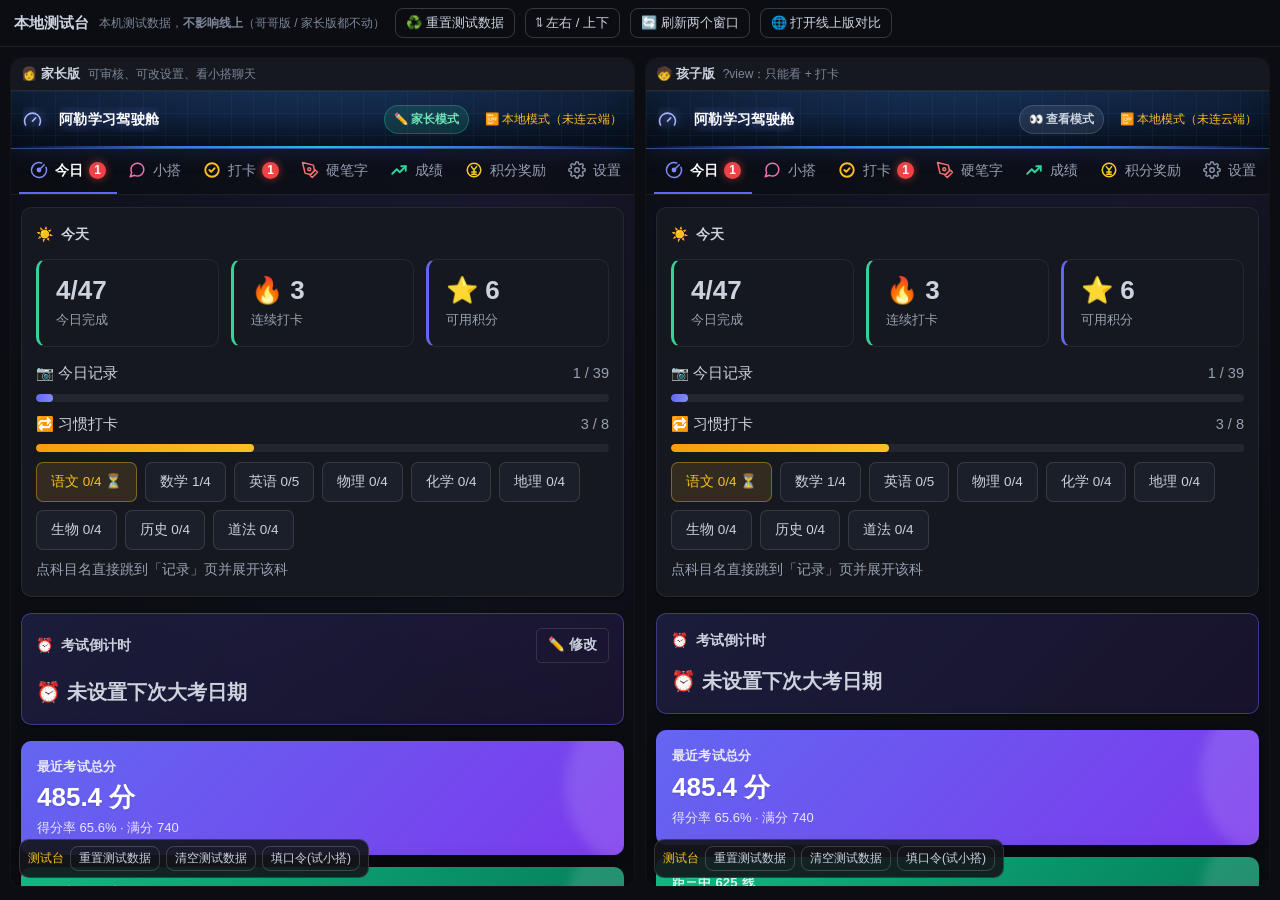
==== preview.html @ f77f70ab "测试台上线 preview.html" ====
<!doctype html>
<html lang="zh-CN">
<head>
<meta charset="utf-8">
<title>本地测试台 · 阿勒学习驾驶舱</title>
<meta name="viewport" content="width=device-width, initial-scale=1.0">
<style>
  html,body{margin:0;height:100%;background:#0b0d12;color:#ccd2de;font-family:-apple-system,BlinkMacSystemFont,"PingFang SC","Microsoft YaHei",sans-serif}
  header{display:flex;gap:10px;align-items:center;padding:8px 14px;border-bottom:1px solid rgba(255,255,255,.08);flex-wrap:wrap}
  h1{font-size:15px;margin:0;font-weight:600}
  .tag{font-size:12px;color:#7d8799;line-height:1.5}
  button{background:transparent;border:1px solid rgba(255,255,255,.18);color:#ccd2de;border-radius:8px;padding:5px 10px;font-size:13px;cursor:pointer;font-family:inherit}
  button:hover{border-color:rgba(129,140,248,.6);color:#fff}
  .wrap{display:flex;height:calc(100% - 50px);gap:10px;padding:10px;box-sizing:border-box}
  .pane{flex:1;min-width:0;display:flex;flex-direction:column;border:1px solid rgba(255,255,255,.08);border-radius:12px;overflow:hidden;background:#000}
  .pane h2{font-size:13px;margin:0;padding:7px 10px;background:#15181f;border-bottom:1px solid rgba(255,255,255,.08);font-weight:600;display:flex;gap:8px;align-items:center}
  .pane h2 span.tip{font-weight:400;color:#7d8799;font-size:12px}
  .pane iframe{flex:1;border:0;width:100%;background:#0b0d12}
</style>
</head>
<body>
<header>
  <h1>本地测试台</h1>
  <span class="tag">本机测试数据，<b>不影响线上</b>（哥哥版 / 家长版都不动）</span>
  <button onclick="reloadFrames(true)">♻️ 重置测试数据</button>
  <button onclick="toggleDir()">⇅ 左右 / 上下</button>
  <button onclick="reloadFrames(false)">🔄 刷新两个窗口</button>
  <button onclick="window.open('https://anmejojo.github.io/learning-cockpit/','_blank')">🌐 打开线上版对比</button>
</header>
<div class="wrap" id="wrap">
  <div class="pane">
    <h2>👩 家长版 <span class="tip">可审核、可改设置、看小搭聊天</span></h2>
    <iframe id="f1" src="index.html?demo"></iframe>
  </div>
  <div class="pane">
    <h2>🧒 孩子版 <span class="tip">?view：只能看 + 打卡</span></h2>
    <iframe id="f2" src="index.html?view&demo"></iframe>
  </div>
</div>
<script>
function src(setup, reset){
  return 'index.html?' + (setup ? 'view&' : '') + 'demo' + (reset ? '&reset=1' : '') + '&t=' + Date.now();
}
function reloadFrames(reset){
  document.getElementById('f1').src = src(false, reset);
  document.getElementById('f2').src = src(true, reset);
}
function toggleDir(){
  var w = document.getElementById('wrap');
  w.style.flexDirection = (w.style.flexDirection === 'column' ? 'row' : 'column');
}
</script>
</body>
</html>
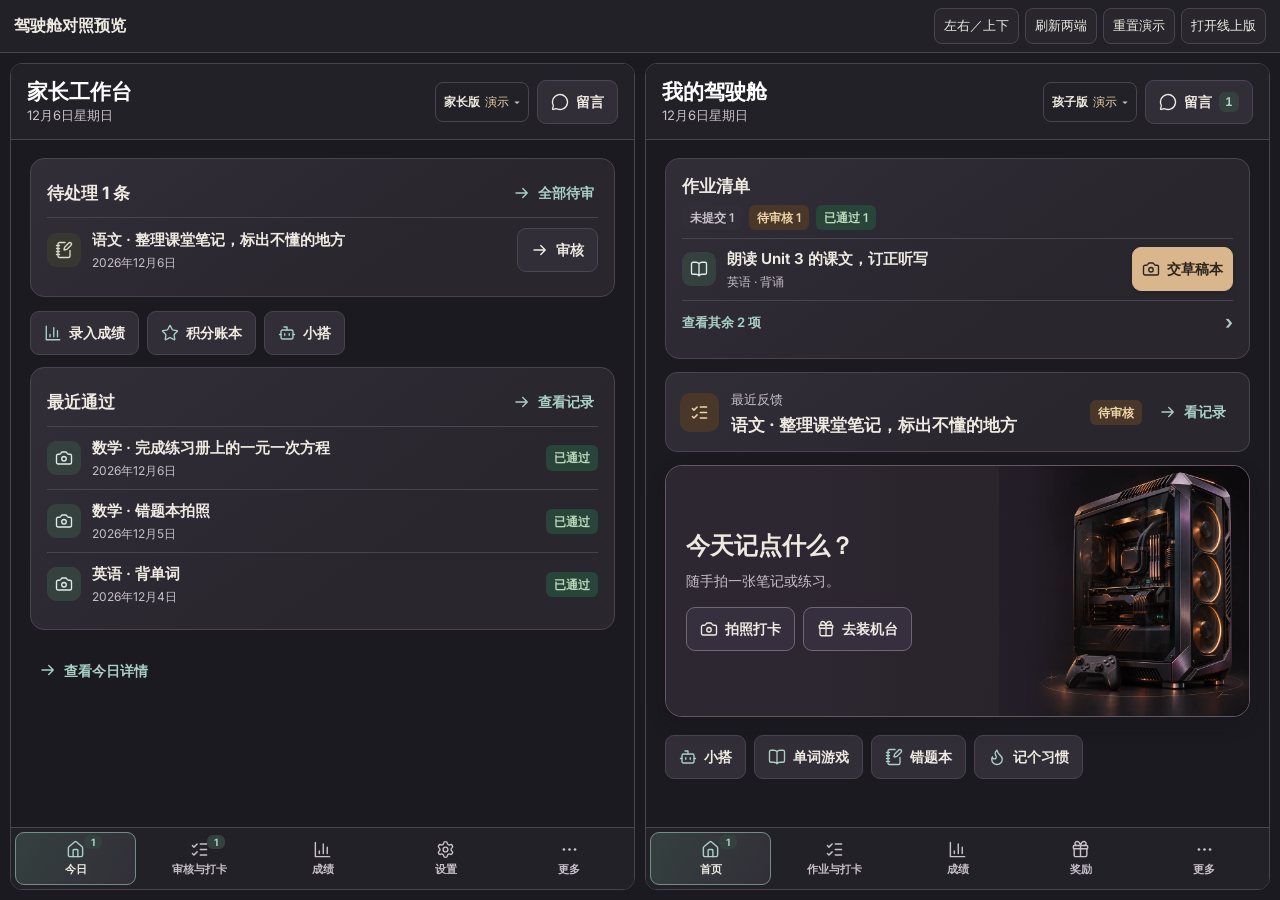
==== commit a5d63800: "v11110028 整合首页顶栏及家长孩子对照预览" ====
--- a/preview.html
+++ b/preview.html
@@ -1,54 +1,81 @@
-<!doctype html>
-<html lang="zh-CN">
-<head>
-<meta charset="utf-8">
-<title>本地测试台 · 阿勒学习驾驶舱</title>
-<meta name="viewport" content="width=device-width, initial-scale=1.0">
-<style>
-  html,body{margin:0;height:100%;background:#0b0d12;color:#ccd2de;font-family:-apple-system,BlinkMacSystemFont,"PingFang SC","Microsoft YaHei",sans-serif}
-  header{display:flex;gap:10px;align-items:center;padding:8px 14px;border-bottom:1px solid rgba(255,255,255,.08);flex-wrap:wrap}
-  h1{font-size:15px;margin:0;font-weight:600}
-  .tag{font-size:12px;color:#7d8799;line-height:1.5}
-  button{background:transparent;border:1px solid rgba(255,255,255,.18);color:#ccd2de;border-radius:8px;padding:5px 10px;font-size:13px;cursor:pointer;font-family:inherit}
-  button:hover{border-color:rgba(129,140,248,.6);color:#fff}
-  .wrap{display:flex;height:calc(100% - 50px);gap:10px;padding:10px;box-sizing:border-box}
-  .pane{flex:1;min-width:0;display:flex;flex-direction:column;border:1px solid rgba(255,255,255,.08);border-radius:12px;overflow:hidden;background:#000}
-  .pane h2{font-size:13px;margin:0;padding:7px 10px;background:#15181f;border-bottom:1px solid rgba(255,255,255,.08);font-weight:600;display:flex;gap:8px;align-items:center}
-  .pane h2 span.tip{font-weight:400;color:#7d8799;font-size:12px}
-  .pane iframe{flex:1;border:0;width:100%;background:#0b0d12}
-</style>
-</head>
-<body>
-<header>
-  <h1>本地测试台</h1>
-  <span class="tag">本机测试数据，<b>不影响线上</b>（哥哥版 / 家长版都不动）</span>
-  <button onclick="reloadFrames(true)">♻️ 重置测试数据</button>
-  <button onclick="toggleDir()">⇅ 左右 / 上下</button>
-  <button onclick="reloadFrames(false)">🔄 刷新两个窗口</button>
-  <button onclick="window.open('https://anmejojo.github.io/learning-cockpit/','_blank')">🌐 打开线上版对比</button>
-</header>
-<div class="wrap" id="wrap">
-  <div class="pane">
-    <h2>👩 家长版 <span class="tip">可审核、可改设置、看小搭聊天</span></h2>
-    <iframe id="f1" src="index.html?demo"></iframe>
-  </div>
-  <div class="pane">
-    <h2>🧒 孩子版 <span class="tip">?view：只能看 + 打卡</span></h2>
-    <iframe id="f2" src="index.html?view&demo"></iframe>
-  </div>
-</div>
-<script>
-function src(setup, reset){
-  return 'index.html?' + (setup ? 'view&' : '') + 'demo' + (reset ? '&reset=1' : '') + '&t=' + Date.now();
-}
-function reloadFrames(reset){
-  document.getElementById('f1').src = src(false, reset);
-  document.getElementById('f2').src = src(true, reset);
-}
-function toggleDir(){
-  var w = document.getElementById('wrap');
-  w.style.flexDirection = (w.style.flexDirection === 'column' ? 'row' : 'column');
-}
-</script>
-</body>
-</html>+<!doctype html>
+<html lang="zh-CN">
+<head>
+<meta charset="utf-8">
+<title>驾驶舱对照预览</title>
+<meta name="viewport" content="width=device-width, initial-scale=1.0">
+<style>
+  :root{color-scheme:dark;background:#1b1a20;color:#efeae1}
+  *,*::before,*::after{box-sizing:border-box}
+  body{
+    margin:0;min-height:100dvh;display:grid;grid-template-rows:auto minmax(0,1fr);
+    font-family:-apple-system,BlinkMacSystemFont,"PingFang SC","Microsoft YaHei",sans-serif;
+  }
+  .toolbar{
+    display:flex;align-items:center;justify-content:space-between;gap:8px 16px;flex-wrap:wrap;
+    padding:8px 14px;border-bottom:1px solid #4a4452;background:#222128;
+  }
+  h1{font-size:16px;margin:0;font-weight:650}
+  .actions{display:flex;align-items:center;gap:6px;flex-wrap:wrap}
+  .actions :is(button,a){
+    min-height:36px;display:inline-flex;align-items:center;padding:4px 9px;border:1px solid #4a4452;
+    border-radius:8px;color:#efeae1;background:#29262e;font:inherit;font-size:13px;
+    cursor:pointer;text-decoration:none;white-space:nowrap;
+  }
+  .actions :is(button,a):hover{background:#34413f}
+  .actions :is(button,a):focus-visible{outline:2px solid #a9d0c5;outline-offset:2px}
+  .wrap{display:grid;grid-template-columns:repeat(2,minmax(0,1fr));gap:10px;padding:10px;min-width:0}
+  .wrap iframe{width:100%;height:100%;min-height:0;border:1px solid #4a4452;border-radius:12px;background:#1b1a20}
+  .wrap[data-layout="stack"]{grid-template-columns:minmax(0,1fr)}
+  .wrap[data-layout="stack"] iframe{min-height:min(650px,78dvh)}
+  @media(max-width:760px){
+    .wrap{grid-template-columns:minmax(0,1fr);padding:7px;gap:8px}
+    .wrap iframe{min-height:min(650px,78dvh)}
+    .wrap[data-layout="split"]{grid-template-columns:repeat(2,minmax(0,1fr))}
+    .toolbar{padding-inline:8px}
+  }
+</style>
+</head>
+<body>
+<header class="toolbar">
+  <h1>驾驶舱对照预览</h1>
+  <nav class="actions" aria-label="预览工具">
+    <button type="button" onclick="toggleDir()">左右／上下</button>
+    <button type="button" onclick="reloadFrames(false)">刷新两端</button>
+    <button type="button" onclick="reloadFrames(true)">重置演示</button>
+    <a href="https://anmejojo.github.io/learning-cockpit/" target="_blank" rel="noopener noreferrer">打开线上版</a>
+  </nav>
+</header>
+<main class="wrap" id="wrap">
+  <iframe id="f1" title="家长版演示" src="index.html?demo"></iframe>
+  <iframe id="f2" title="孩子版演示" src="index.html?view&demo"></iframe>
+</main>
+<script>
+const parentFrame=document.getElementById('f1')
+const childFrame=document.getElementById('f2')
+let refreshId=0
+
+function frameSrc(kid,reset,stamp){
+  return 'index.html?'+(kid?'view&':'')+'demo'+(reset?'&reset=1':'')+'&t='+stamp
+}
+function reloadFrames(reset){
+  const id=++refreshId
+  const stamp=Date.now()
+  if(reset){
+    // 等第一端完成初始化后，第二端读取这一份演示数据。
+    parentFrame.addEventListener('load',()=>{
+      if(id===refreshId)childFrame.src=frameSrc(true,false,stamp)
+    },{once:true})
+  }else{
+    childFrame.src=frameSrc(true,false,stamp)
+  }
+  parentFrame.src=frameSrc(false,reset,stamp)
+}
+function toggleDir(){
+  const wrap=document.getElementById('wrap')
+  const current=wrap.dataset.layout||(matchMedia('(max-width:760px)').matches?'stack':'split')
+  wrap.dataset.layout=current==='stack'?'split':'stack'
+}
+</script>
+</body>
+</html>
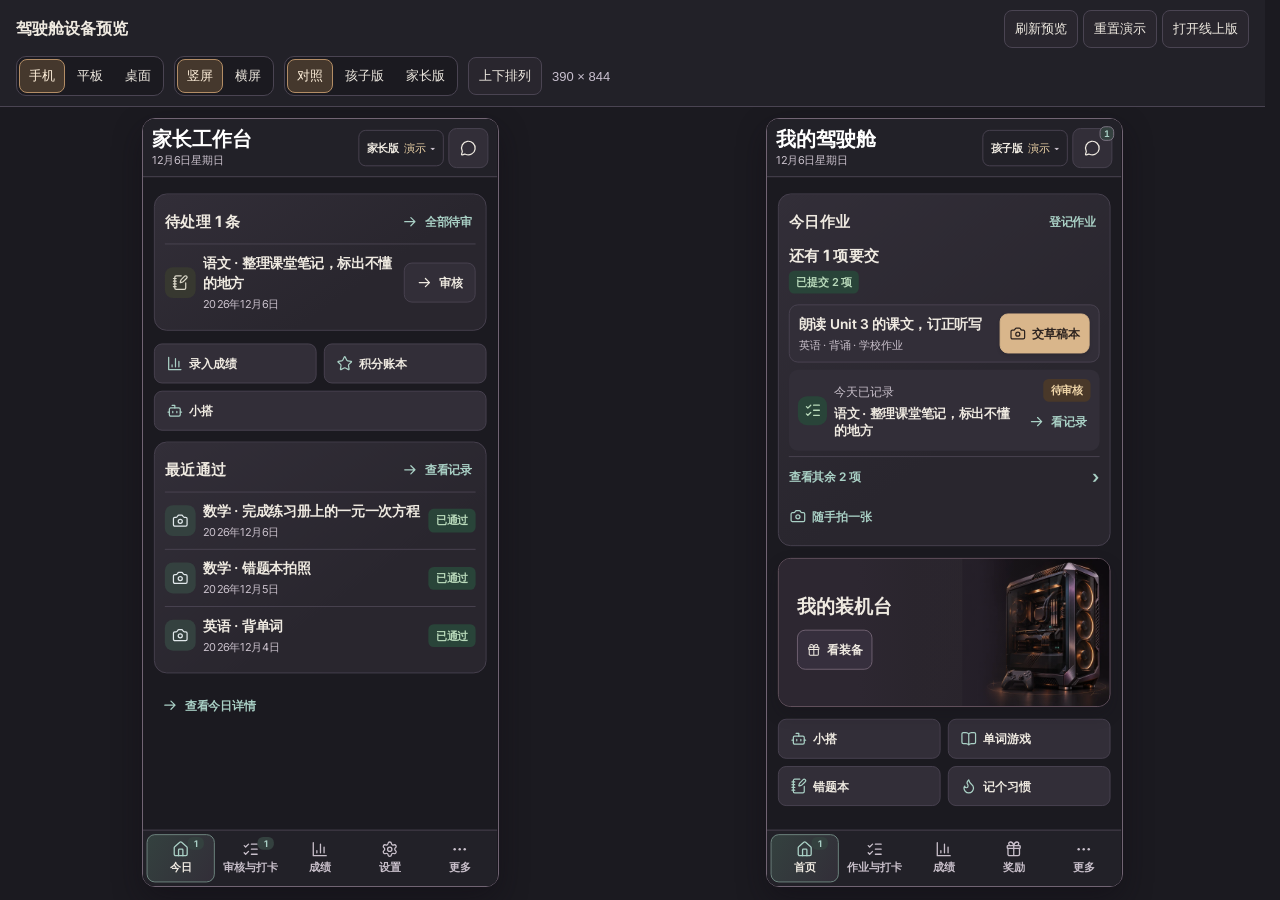
==== commit ea4a786d: "v11110032 设备预览、横屏适配与顶部标题整合" ====
--- a/preview.html
+++ b/preview.html
@@ -5,55 +5,174 @@
 <title>驾驶舱对照预览</title>
 <meta name="viewport" content="width=device-width, initial-scale=1.0">
 <style>
-  :root{color-scheme:dark;background:#1b1a20;color:#efeae1}
+  :root{color-scheme:dark;background:#1b1a20;color:#efeae1;scrollbar-gutter:stable}
   *,*::before,*::after{box-sizing:border-box}
   body{
-    margin:0;min-height:100dvh;display:grid;grid-template-rows:auto minmax(0,1fr);
+    margin:0;min-height:100dvh;
     font-family:-apple-system,BlinkMacSystemFont,"PingFang SC","Microsoft YaHei",sans-serif;
   }
   .toolbar{
+    position:sticky;top:0;z-index:1;display:grid;gap:8px;
+    padding:10px 16px;border-bottom:1px solid #4a4452;background:#222128;
+  }
+  .toolbar-head,.toolbar-controls{
     display:flex;align-items:center;justify-content:space-between;gap:8px 16px;flex-wrap:wrap;
-    padding:8px 14px;border-bottom:1px solid #4a4452;background:#222128;
   }
   h1{font-size:16px;margin:0;font-weight:650}
-  .actions{display:flex;align-items:center;gap:6px;flex-wrap:wrap}
-  .actions :is(button,a){
-    min-height:36px;display:inline-flex;align-items:center;padding:4px 9px;border:1px solid #4a4452;
+  .toolbar-controls{justify-content:flex-start;gap:7px 10px}
+  .actions,.options{display:flex;align-items:center;gap:5px;flex-wrap:wrap}
+  .toolbar :is(button,a){
+    min-height:38px;display:inline-flex;align-items:center;justify-content:center;padding:4px 10px;border:1px solid #4a4452;
     border-radius:8px;color:#efeae1;background:#29262e;font:inherit;font-size:13px;
     cursor:pointer;text-decoration:none;white-space:nowrap;
   }
-  .actions :is(button,a):hover{background:#34413f}
-  .actions :is(button,a):focus-visible{outline:2px solid #a9d0c5;outline-offset:2px}
-  .wrap{display:grid;grid-template-columns:repeat(2,minmax(0,1fr));gap:10px;padding:10px;min-width:0}
-  .wrap iframe{width:100%;height:100%;min-height:0;border:1px solid #4a4452;border-radius:12px;background:#1b1a20}
-  .wrap[data-layout="stack"]{grid-template-columns:minmax(0,1fr)}
-  .wrap[data-layout="stack"] iframe{min-height:min(650px,78dvh)}
+  .toolbar :is(button,a):hover{background:#35313b}
+  .toolbar button[aria-pressed="true"]{background:#45382d;border-color:#b38d65;color:#fff0db}
+  .toolbar :is(button,a):focus-visible{outline:2px solid #a9d0c5;outline-offset:2px}
+  .options{gap:2px;padding:2px;border:1px solid #4a4452;border-radius:10px;background:#1b1a20}
+  .options button{min-height:34px;padding-inline:9px;border-color:transparent;background:transparent}
+  [hidden]{display:none!important}
+  .dimensions{color:#c9c0cf;font-size:13px;font-variant-numeric:tabular-nums;white-space:nowrap}
+  .wrap{--screen-w:390px;--screen-h:844px;display:grid;grid-template-columns:minmax(0,1fr);gap:15px;padding:12px 16px}
+  .wrap[data-show="both"][data-layout="split"]{grid-template-columns:repeat(2,minmax(0,1fr))}
+  html:has(.wrap[data-landscape="true"]){scrollbar-gutter:auto;scrollbar-width:none}
+  html:has(.wrap[data-landscape="true"])::-webkit-scrollbar{display:none}
+  .pane{min-width:0;display:flex;justify-content:center;align-items:flex-start}
+  .screen{
+    position:relative;width:var(--fit-w);height:var(--fit-h);overflow:hidden;
+    border-radius:12px;outline:1px solid #716473;background:#1b1a20;
+    box-shadow:0 12px 30px #100d147d;
+  }
+  .screen iframe{
+    position:absolute;inset:0 auto auto 0;display:block;
+    width:var(--screen-w);height:var(--screen-h);padding:0;border:0;
+    transform:scale(var(--fit-scale));transform-origin:top left;
+    background:#1b1a20;
+  }
   @media(max-width:760px){
-    .wrap{grid-template-columns:minmax(0,1fr);padding:7px;gap:8px}
-    .wrap iframe{min-height:min(650px,78dvh)}
-    .wrap[data-layout="split"]{grid-template-columns:repeat(2,minmax(0,1fr))}
-    .toolbar{padding-inline:8px}
+    .wrap{padding:8px;gap:10px}
+    .toolbar{padding:8px;gap:6px}
+    .toolbar-head,.toolbar-controls{gap:6px 8px}
+    .toolbar :is(button,a){min-height:36px}
   }
 </style>
 </head>
 <body>
 <header class="toolbar">
-  <h1>驾驶舱对照预览</h1>
-  <nav class="actions" aria-label="预览工具">
-    <button type="button" onclick="toggleDir()">左右／上下</button>
-    <button type="button" onclick="reloadFrames(false)">刷新两端</button>
-    <button type="button" onclick="reloadFrames(true)">重置演示</button>
-    <a href="https://anmejojo.github.io/learning-cockpit/" target="_blank" rel="noopener noreferrer">打开线上版</a>
-  </nav>
+  <div class="toolbar-head">
+    <h1>驾驶舱设备预览</h1>
+    <nav class="actions" aria-label="演示工具">
+      <button type="button" onclick="reloadFrames(false)">刷新预览</button>
+      <button type="button" onclick="reloadFrames(true)">重置演示</button>
+      <a href="https://anmejojo.github.io/learning-cockpit/" target="_blank" rel="noopener noreferrer">打开线上版</a>
+    </nav>
+  </div>
+  <div class="toolbar-controls">
+    <div class="options" role="group" aria-label="设备">
+      <button type="button" data-device="phone">手机</button>
+      <button type="button" data-device="tablet">平板</button>
+      <button type="button" data-device="desktop">桌面</button>
+    </div>
+    <div class="options" role="group" aria-label="屏幕方向" id="orientation">
+      <button type="button" data-orientation="portrait">竖屏</button>
+      <button type="button" data-orientation="landscape">横屏</button>
+    </div>
+    <div class="options" role="group" aria-label="预览版本">
+      <button type="button" data-show="both">对照</button>
+      <button type="button" data-show="child">孩子版</button>
+      <button type="button" data-show="parent">家长版</button>
+    </div>
+    <button type="button" id="arrange">上下排列</button>
+    <output class="dimensions" id="dimensions" aria-label="视口尺寸"></output>
+  </div>
 </header>
 <main class="wrap" id="wrap">
-  <iframe id="f1" title="家长版演示" src="index.html?demo"></iframe>
-  <iframe id="f2" title="孩子版演示" src="index.html?view&demo"></iframe>
+  <div class="pane" data-role="parent"><div class="screen">
+    <iframe id="f1" title="家长版演示" src="index.html?demo"></iframe>
+  </div></div>
+  <div class="pane" data-role="child"><div class="screen">
+    <iframe id="f2" title="孩子版演示" src="index.html?view&demo"></iframe>
+  </div></div>
 </main>
 <script>
 const parentFrame=document.getElementById('f1')
 const childFrame=document.getElementById('f2')
+const wrap=document.getElementById('wrap')
+const toolbar=document.querySelector('.toolbar')
+const controls=document.querySelector('.toolbar-controls')
+const arrange=document.getElementById('arrange')
+const dimensions=document.getElementById('dimensions')
+const orientation=document.getElementById('orientation')
+const panes=[...wrap.querySelectorAll('.pane')]
+const narrow=matchMedia('(max-width:760px)')
+const presets={phone:[390,844],tablet:[820,1180],desktop:[1440,900]}
+const params=new URLSearchParams(location.search)
+const usable=(key,values,fallback)=>values.includes(params.get(key))?params.get(key):fallback
+const state={
+  device:usable('device',Object.keys(presets),'phone'),
+  orientation:usable('orientation',['portrait','landscape'],'portrait'),
+  show:usable('show',['both','child','parent'],'both'),
+  layout:usable('layout',['split','stack'],'')
+}
+let width,height
 let refreshId=0
+
+function fitScreens(){
+  const style=getComputedStyle(wrap)
+  const padding=parseFloat(style.paddingTop)+parseFloat(style.paddingBottom)
+  const available=window.innerHeight-toolbar.getBoundingClientRect().height-padding-2
+  const stacked=wrap.dataset.landscape==='true'&&wrap.dataset.layout==='stack'&&state.show==='both'
+  const room=Math.max(24,stacked?(available-parseFloat(style.rowGap))/2:available)
+  for(const pane of panes){
+    if(pane.hidden)continue
+    const scale=Math.min(1,Math.max(1,pane.clientWidth-2)/width,room/height)
+    const style=pane.firstElementChild.style
+    style.setProperty('--fit-w',width*scale+'px')
+    style.setProperty('--fit-h',height*scale+'px')
+    style.setProperty('--fit-scale',scale)
+  }
+}
+
+function updatePreview(){
+  [width,height]=presets[state.device]
+  if(state.device!=='desktop'&&state.orientation==='landscape')[width,height]=[height,width]
+  wrap.style.setProperty('--screen-w',width+'px')
+  wrap.style.setProperty('--screen-h',height+'px')
+  wrap.dataset.landscape=String(width>height)
+  wrap.dataset.layout=state.layout||(narrow.matches?'stack':'split')
+  wrap.dataset.show=state.show
+  for(const pane of panes)pane.hidden=state.show!=='both'&&pane.dataset.role!==state.show
+  orientation.hidden=state.device==='desktop'
+  arrange.hidden=state.show!=='both'
+  arrange.textContent=wrap.dataset.layout==='split'?'上下排列':'左右排列'
+  dimensions.textContent=width+' × '+height
+  for(const button of controls.querySelectorAll('[data-device],[data-orientation],[data-show]')){
+    const [key,value]=Object.entries(button.dataset)[0]
+    button.setAttribute('aria-pressed',String(state[key]===value))
+  }
+  fitScreens()
+}
+
+controls.addEventListener('click',event=>{
+  const button=event.target.closest('button')
+  if(!button)return
+  if(button===arrange)state.layout=wrap.dataset.layout==='split'?'stack':'split'
+  else{
+    const [key,value]=Object.entries(button.dataset)[0]
+    state[key]=value
+  }
+  const url=new URL(location.href)
+  for(const [key,value] of Object.entries(state)){
+    if(value)url.searchParams.set(key,value)
+  }
+  if(url.protocol!=='file:')history.replaceState(null,'',url)
+  updatePreview()
+})
+
+narrow.addEventListener('change',updatePreview)
+window.addEventListener('resize',fitScreens)
+new ResizeObserver(fitScreens).observe(toolbar)
+updatePreview()
 
 function frameSrc(kid,reset,stamp){
   return 'index.html?'+(kid?'view&':'')+'demo'+(reset?'&reset=1':'')+'&t='+stamp
@@ -71,11 +190,6 @@
   }
   parentFrame.src=frameSrc(false,reset,stamp)
 }
-function toggleDir(){
-  const wrap=document.getElementById('wrap')
-  const current=wrap.dataset.layout||(matchMedia('(max-width:760px)').matches?'stack':'split')
-  wrap.dataset.layout=current==='stack'?'split':'stack'
-}
 </script>
 </body>
 </html>
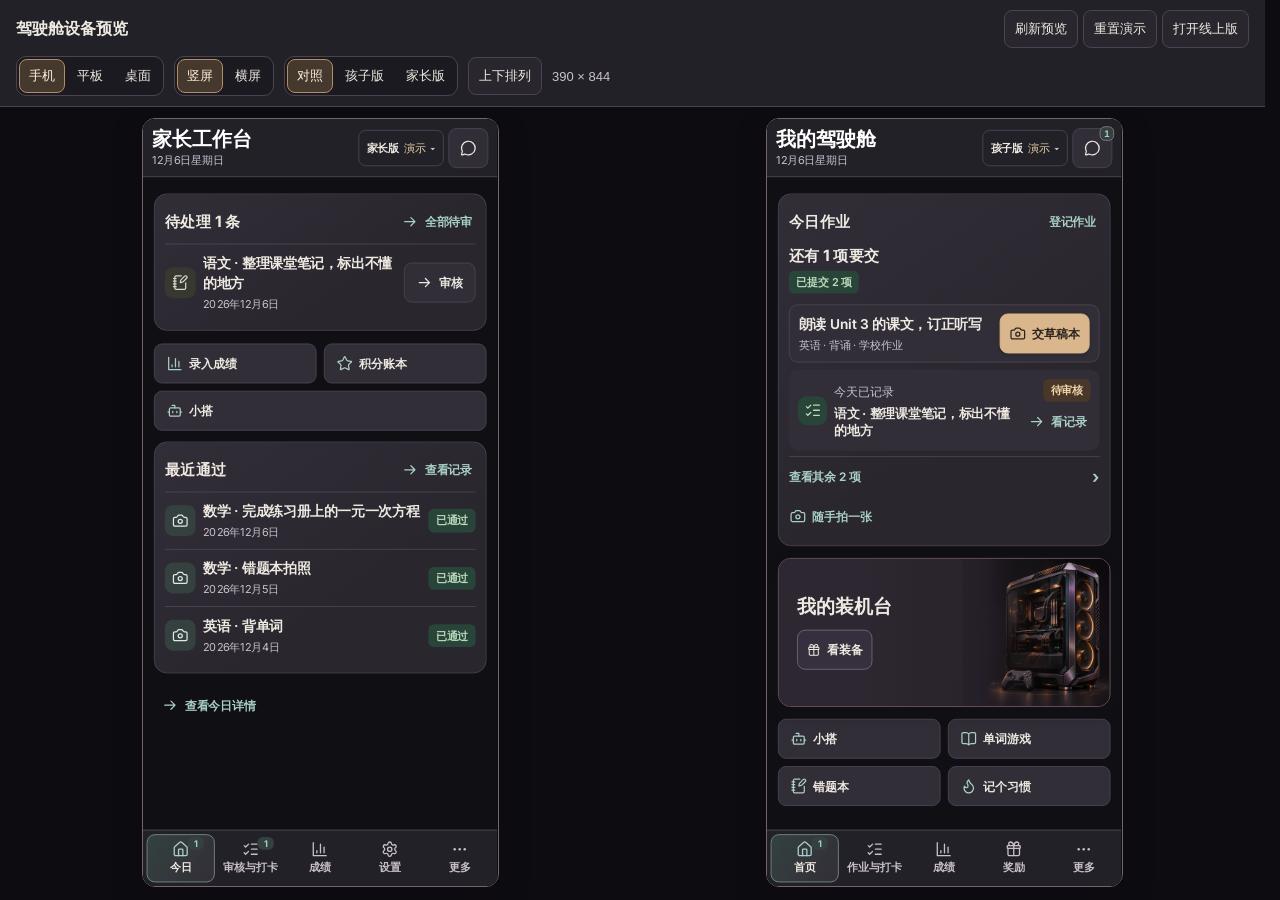
==== commit 84525671: "v11110035 加深驾驶舱与设备预览背景" ====
--- a/preview.html
+++ b/preview.html
@@ -5,7 +5,7 @@
 <title>驾驶舱对照预览</title>
 <meta name="viewport" content="width=device-width, initial-scale=1.0">
 <style>
-  :root{color-scheme:dark;background:#1b1a20;color:#efeae1;scrollbar-gutter:stable}
+  :root{color-scheme:dark;background:#0d0c10;color:#efeae1;scrollbar-gutter:stable}
   *,*::before,*::after{box-sizing:border-box}
   body{
     margin:0;min-height:100dvh;
@@ -40,14 +40,14 @@
   .pane{min-width:0;display:flex;justify-content:center;align-items:flex-start}
   .screen{
     position:relative;width:var(--fit-w);height:var(--fit-h);overflow:hidden;
-    border-radius:12px;outline:1px solid #716473;background:#1b1a20;
+    border-radius:12px;outline:1px solid #716473;background:#101014;
     box-shadow:0 12px 30px #100d147d;
   }
   .screen iframe{
     position:absolute;inset:0 auto auto 0;display:block;
     width:var(--screen-w);height:var(--screen-h);padding:0;border:0;
     transform:scale(var(--fit-scale));transform-origin:top left;
-    background:#1b1a20;
+    background:#101014;
   }
   @media(max-width:760px){
     .wrap{padding:8px;gap:10px}
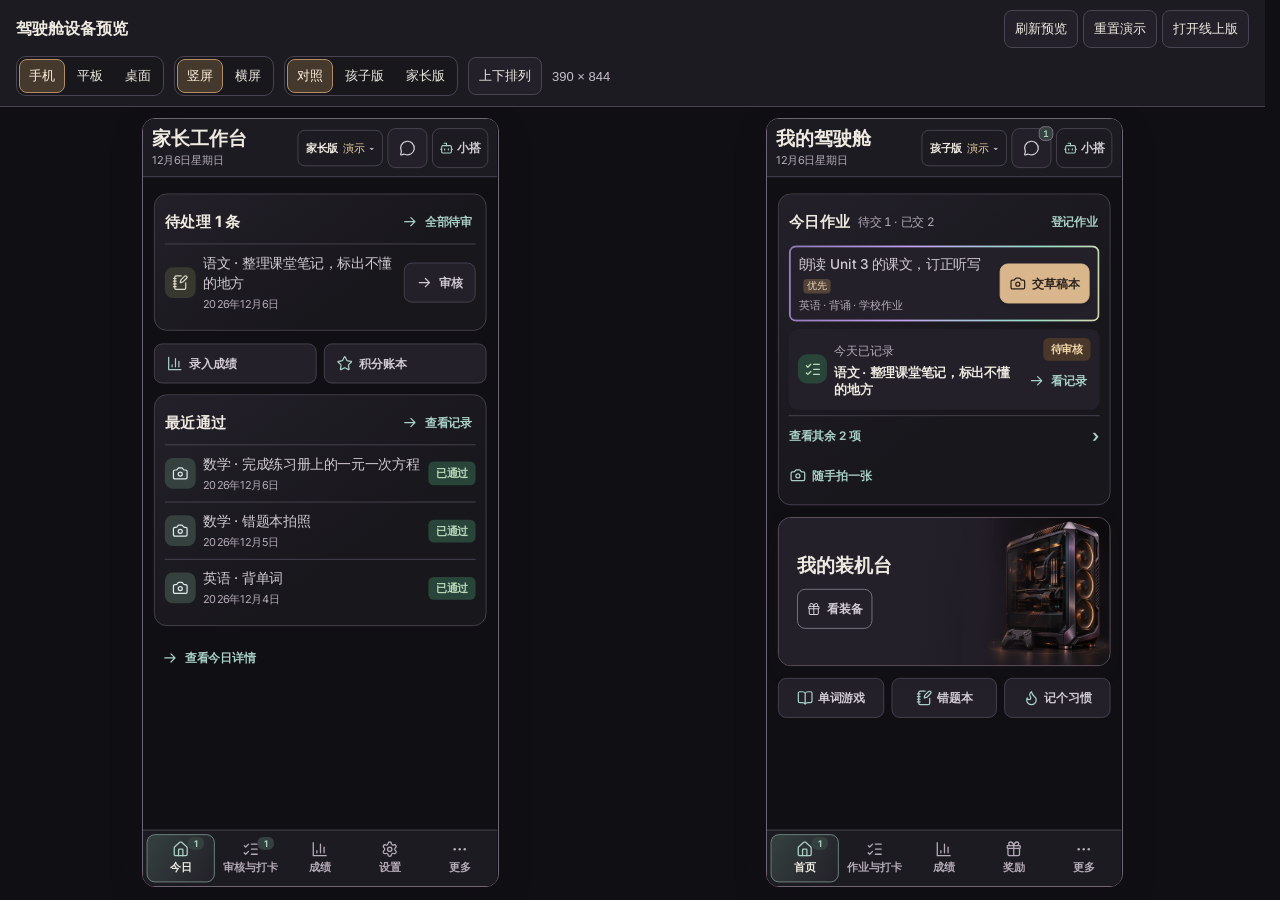
==== commit 7db93dbe: "v11110044 统一驾驶舱深炭黑底色" ====
--- a/preview.html
+++ b/preview.html
@@ -5,7 +5,10 @@
 <title>驾驶舱对照预览</title>
 <meta name="viewport" content="width=device-width, initial-scale=1.0">
 <style>
-  :root{color-scheme:dark;background:#0d0c10;color:#efeae1;scrollbar-gutter:stable}
+  :root{
+    --preview-bg:#101014;--preview-chrome:#1c1b21;--preview-control:#232029;
+    color-scheme:dark;background:var(--preview-bg);color:#efeae1;scrollbar-gutter:stable;
+  }
   *,*::before,*::after{box-sizing:border-box}
   body{
     margin:0;min-height:100dvh;
@@ -13,7 +16,7 @@
   }
   .toolbar{
     position:sticky;top:0;z-index:1;display:grid;gap:8px;
-    padding:10px 16px;border-bottom:1px solid #4a4452;background:#222128;
+    padding:10px 16px;border-bottom:1px solid #4a4452;background:var(--preview-chrome);
   }
   .toolbar-head,.toolbar-controls{
     display:flex;align-items:center;justify-content:space-between;gap:8px 16px;flex-wrap:wrap;
@@ -23,13 +26,13 @@
   .actions,.options{display:flex;align-items:center;gap:5px;flex-wrap:wrap}
   .toolbar :is(button,a){
     min-height:38px;display:inline-flex;align-items:center;justify-content:center;padding:4px 10px;border:1px solid #4a4452;
-    border-radius:8px;color:#efeae1;background:#29262e;font:inherit;font-size:13px;
+    border-radius:8px;color:#efeae1;background:var(--preview-control);font:inherit;font-size:13px;
     cursor:pointer;text-decoration:none;white-space:nowrap;
   }
   .toolbar :is(button,a):hover{background:#35313b}
   .toolbar button[aria-pressed="true"]{background:#45382d;border-color:#b38d65;color:#fff0db}
   .toolbar :is(button,a):focus-visible{outline:2px solid #a9d0c5;outline-offset:2px}
-  .options{gap:2px;padding:2px;border:1px solid #4a4452;border-radius:10px;background:#1b1a20}
+  .options{gap:2px;padding:2px;border:1px solid #4a4452;border-radius:10px;background:#18171c}
   .options button{min-height:34px;padding-inline:9px;border-color:transparent;background:transparent}
   [hidden]{display:none!important}
   .dimensions{color:#c9c0cf;font-size:13px;font-variant-numeric:tabular-nums;white-space:nowrap}
@@ -40,14 +43,14 @@
   .pane{min-width:0;display:flex;justify-content:center;align-items:flex-start}
   .screen{
     position:relative;width:var(--fit-w);height:var(--fit-h);overflow:hidden;
-    border-radius:12px;outline:1px solid #716473;background:#101014;
+    border-radius:12px;outline:1px solid #716473;background:var(--preview-bg);
     box-shadow:0 12px 30px #100d147d;
   }
   .screen iframe{
     position:absolute;inset:0 auto auto 0;display:block;
     width:var(--screen-w);height:var(--screen-h);padding:0;border:0;
     transform:scale(var(--fit-scale));transform-origin:top left;
-    background:#101014;
+    background:var(--preview-bg);
   }
   @media(max-width:760px){
     .wrap{padding:8px;gap:10px}
